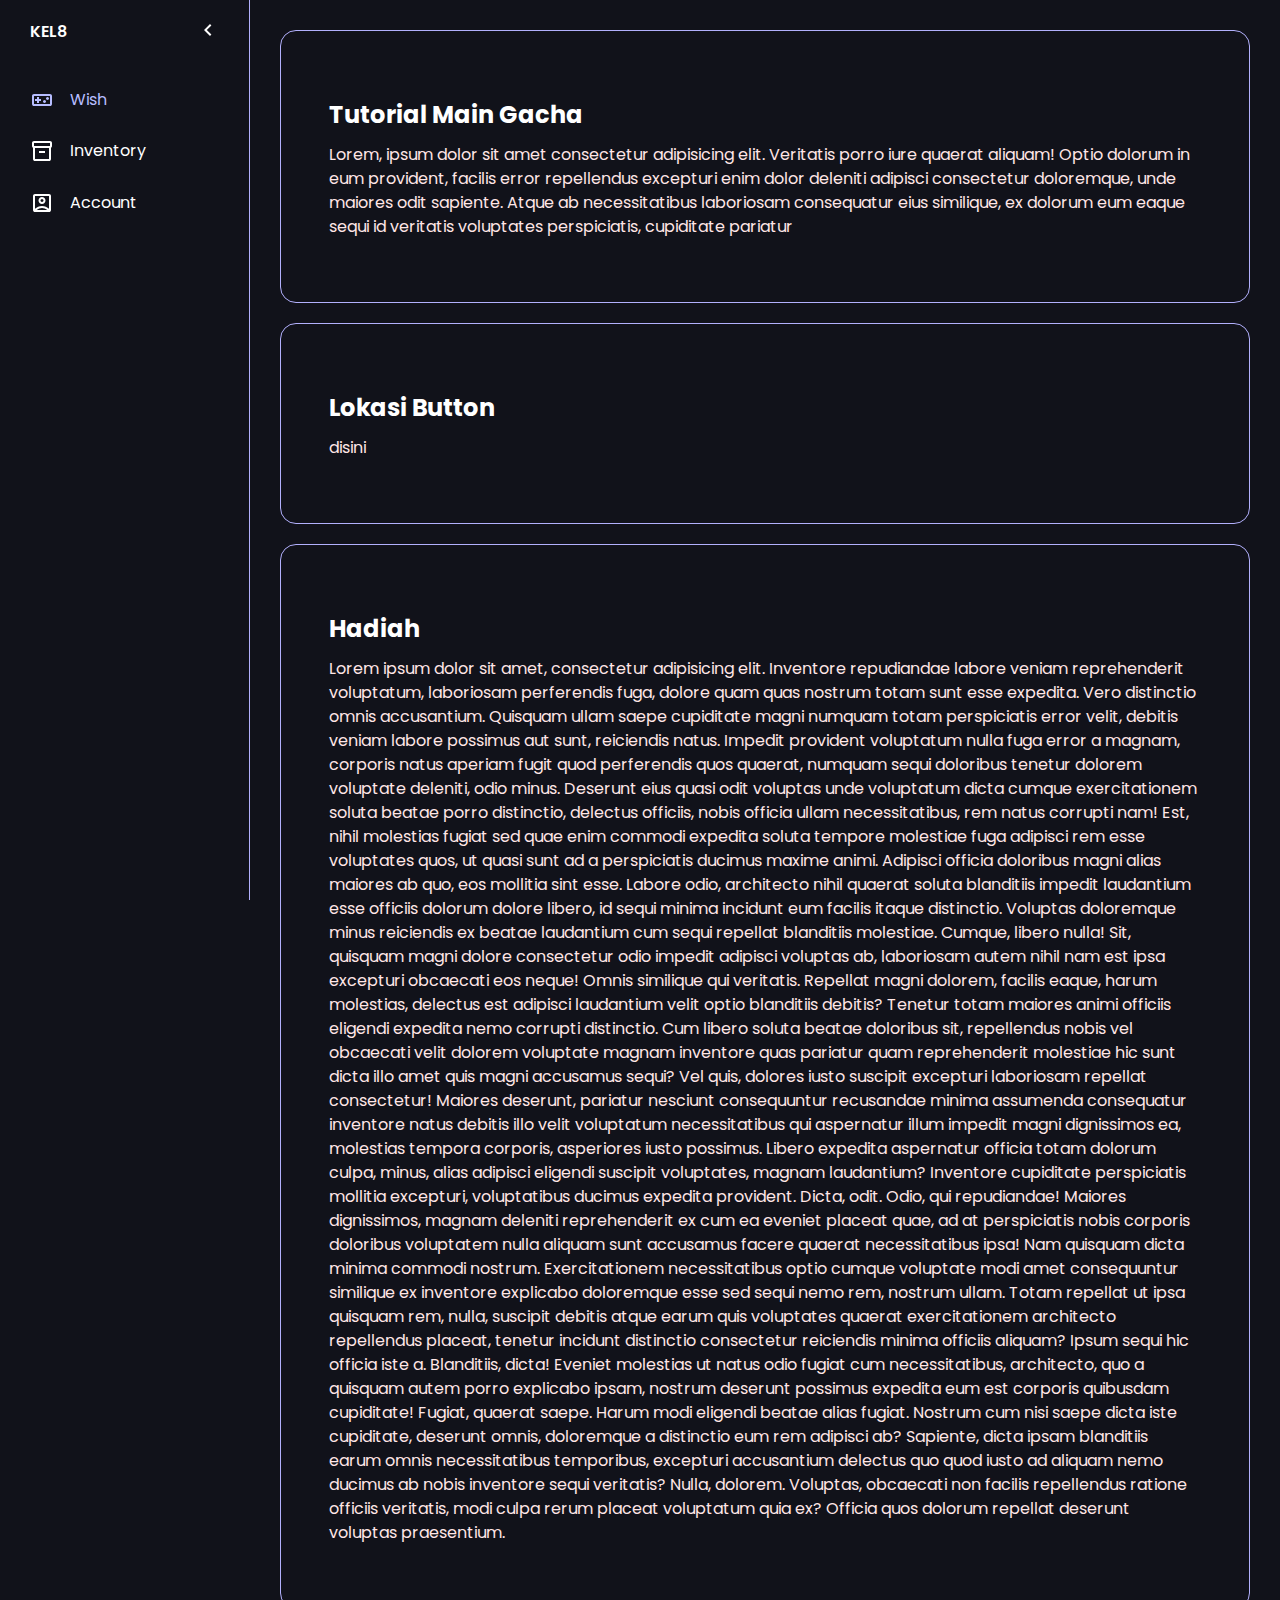
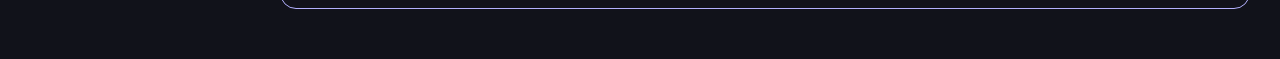
==== menu/index.html @ 6a3e3cac "Add files via upload" ====
<!DOCTYPE html>
<html lang="en">
<head>
    <meta charset="UTF-8">
    <meta name="viewport" content="width=device-width, initial-scale=1.0">
    <title>Home</title>
    <link rel="stylesheet" href="style.css">
    <script type="text/javascript" src="app.js" defer></script>
</head>
<body>
  <nav id="sidebar">
      <ul>
        <li>
          <span class="logo">KEL8</span>
          <button onclick=toggleSidebar() id="toggle-btn">
            <svg xmlns="http://www.w3.org/2000/svg" height="24px" viewBox="0 -960 960 960" width="24px" fill="#e8eaed"><path d="M560-240 320-480l240-240 56 56-184 184 184 184-56 56Z"/></svg>          
        </button>
        </li>

        <li class="active">
          <a href="index.html">
            <svg xmlns="http://www.w3.org/2000/svg" height="24px" viewBox="0 -960 960 960" width="24px" fill="#e8eaed"><path d="M160-240q-33 0-56.5-23.5T80-320v-320q0-33 23.5-56.5T160-720h640q33 0 56.5 23.5T880-640v320q0 33-23.5 56.5T800-240H160Zm0-80h640v-320H160v320Zm120-40h80v-80h80v-80h-80v-80h-80v80h-80v80h80v80Zm300 0q25 0 42.5-17.5T640-420q0-25-17.5-42.5T580-480q-25 0-42.5 17.5T520-420q0 25 17.5 42.5T580-360Zm120-120q25 0 42.5-17.5T760-540q0-25-17.5-42.5T700-600q-25 0-42.5 17.5T640-540q0 25 17.5 42.5T700-480ZM160-320v-320 320Z"/></svg>
            <span>Wish</span>
          </a>
        </li>
        <li>
          <a href="Inventory.html">
            <svg xmlns="http://www.w3.org/2000/svg" height="24px" viewBox="0 -960 960 960" width="24px" fill="#e8eaed"><path d="M200-80q-33 0-56.5-23.5T120-160v-451q-18-11-29-28.5T80-680v-120q0-33 23.5-56.5T160-880h640q33 0 56.5 23.5T880-800v120q0 23-11 40.5T840-611v451q0 33-23.5 56.5T760-80H200Zm0-520v440h560v-440H200Zm-40-80h640v-120H160v120Zm200 280h240v-80H360v80Zm120 20Z"/></svg>
            <span>Inventory</span>
          </a>
        </li>
        <li>
          <a href="Account.html">
            <svg xmlns="http://www.w3.org/2000/svg" height="24px" viewBox="0 -960 960 960" width="24px" fill="#e8eaed"><path d="M200-246q54-53 125.5-83.5T480-360q83 0 154.5 30.5T760-246v-514H200v514Zm280-194q58 0 99-41t41-99q0-58-41-99t-99-41q-58 0-99 41t-41 99q0 58 41 99t99 41ZM200-120q-33 0-56.5-23.5T120-200v-560q0-33 23.5-56.5T200-840h560q33 0 56.5 23.5T840-760v560q0 33-23.5 56.5T760-120H200Zm69-80h422q-44-39-99.5-59.5T480-280q-56 0-112.5 20.5T269-200Zm211-320q-25 0-42.5-17.5T420-580q0-25 17.5-42.5T480-640q25 0 42.5 17.5T540-580q0 25-17.5 42.5T480-520Zm0 17Z"/></svg>
            <span>Account</span>
          </a>
        </li>
      </ul>
  </nav> 
  <main>
      <div class="container">
        <h2>Tutorial Main Gacha</h2>
        <p>Lorem, ipsum dolor sit amet consectetur adipisicing elit. Veritatis porro iure quaerat aliquam! Optio dolorum in eum provident, facilis error repellendus excepturi enim dolor deleniti adipisci consectetur doloremque, unde maiores odit sapiente. Atque ab necessitatibus laboriosam consequatur eius similique, ex dolorum eum eaque sequi id veritatis voluptates perspiciatis, cupiditate pariatur </p>
      </div>
      <div class="container">
        <h2>Lokasi Button</h2>
        <p>disini</p>
      </div>
      <div class="container">
        <h2>Hadiah</h2>
        <p>Lorem ipsum dolor sit amet, consectetur adipisicing elit. Inventore repudiandae labore veniam reprehenderit voluptatum, laboriosam perferendis fuga, dolore quam quas nostrum totam sunt esse expedita. Vero distinctio omnis accusantium. Quisquam ullam saepe cupiditate magni numquam totam perspiciatis error velit, debitis veniam labore possimus aut sunt, reiciendis natus. Impedit provident voluptatum nulla fuga error a magnam, corporis natus aperiam fugit quod perferendis quos quaerat, numquam sequi doloribus tenetur dolorem voluptate deleniti, odio minus. Deserunt eius quasi odit voluptas unde voluptatum dicta cumque exercitationem soluta beatae porro distinctio, delectus officiis, nobis officia ullam necessitatibus, rem natus corrupti nam! Est, nihil molestias fugiat sed quae enim commodi expedita soluta tempore molestiae fuga adipisci rem esse voluptates quos, ut quasi sunt ad a perspiciatis ducimus maxime animi. Adipisci officia doloribus magni alias maiores ab quo, eos mollitia sint esse. Labore odio, architecto nihil quaerat soluta blanditiis impedit laudantium esse officiis dolorum dolore libero, id sequi minima incidunt eum facilis itaque distinctio. Voluptas doloremque minus reiciendis ex beatae laudantium cum sequi repellat blanditiis molestiae. Cumque, libero nulla! Sit, quisquam magni dolore consectetur odio impedit adipisci voluptas ab, laboriosam autem nihil nam est ipsa excepturi obcaecati eos neque! Omnis similique qui veritatis. Repellat magni dolorem, facilis eaque, harum molestias, delectus est adipisci laudantium velit optio blanditiis debitis? Tenetur totam maiores animi officiis eligendi expedita nemo corrupti distinctio. Cum libero soluta beatae doloribus sit, repellendus nobis vel obcaecati velit dolorem voluptate magnam inventore quas pariatur quam reprehenderit molestiae hic sunt dicta illo amet quis magni accusamus sequi? Vel quis, dolores iusto suscipit excepturi laboriosam repellat consectetur! Maiores deserunt, pariatur nesciunt consequuntur recusandae minima assumenda consequatur inventore natus debitis illo velit voluptatum necessitatibus qui aspernatur illum impedit magni dignissimos ea, molestias tempora corporis, asperiores iusto possimus. Libero expedita aspernatur officia totam dolorum culpa, minus, alias adipisci eligendi suscipit voluptates, magnam laudantium? Inventore cupiditate perspiciatis mollitia excepturi, voluptatibus ducimus expedita provident. Dicta, odit. Odio, qui repudiandae! Maiores dignissimos, magnam deleniti reprehenderit ex cum ea eveniet placeat quae, ad at perspiciatis nobis corporis doloribus voluptatem nulla aliquam sunt accusamus facere quaerat necessitatibus ipsa! Nam quisquam dicta minima commodi nostrum. Exercitationem necessitatibus optio cumque voluptate modi amet consequuntur similique ex inventore explicabo doloremque esse sed sequi nemo rem, nostrum ullam. Totam repellat ut ipsa quisquam rem, nulla, suscipit debitis atque earum quis voluptates quaerat exercitationem architecto repellendus placeat, tenetur incidunt distinctio consectetur reiciendis minima officiis aliquam? Ipsum sequi hic officia iste a. Blanditiis, dicta! Eveniet molestias ut natus odio fugiat cum necessitatibus, architecto, quo a quisquam autem porro explicabo ipsam, nostrum deserunt possimus expedita eum est corporis quibusdam cupiditate! Fugiat, quaerat saepe. Harum modi eligendi beatae alias fugiat. Nostrum cum nisi saepe dicta iste cupiditate, deserunt omnis, doloremque a distinctio eum rem adipisci ab? Sapiente, dicta ipsam blanditiis earum omnis necessitatibus temporibus, excepturi accusantium delectus quo quod iusto ad aliquam nemo ducimus ab nobis inventore sequi veritatis? Nulla, dolorem. Voluptas, obcaecati non facilis repellendus ratione officiis veritatis, modi culpa rerum placeat voluptatum quia ex? Officia quos dolorum repellat deserunt voluptas praesentium. </p>
      </div>
    </main>
  </body>
  </html>
---- menu/style.css ----
@import url('https://fonts.googleapis.com/css2?family=Poppins:wght@400;500&display=swap');
:root
{
  --base-clr: #11121a;
  --line-clr: #b2b0fc;
  --hover-clr: #222533;
  --text-clr: #ffffff;
  --accent-clr: #b7bdff;
  --seconday-text-clr: #ffe6e6;
}
*{
  margin:0;
  padding: 0;
}
html{
  font-family:'Poppins', sans-serif;
  line-height: 1.5rem;
}
body{
  min-height: 100vh;
  min-height: 100vh;
  background-color: var(--base-clr);
  color: var(--text-clr);
  display: grid;
  grid-template-columns: auto 1fr;
}

#sidebar{
  box-sizing:border-box;
  height: 100vh;
  width: 250px;
  padding: 5px 1em;
  background-color: var(--base-clr);
  border-right: 1px solid var(--line-clr);
  position: sticky;
  top: 0;
  align-self: start;
  transition: 300ms ease-in-out;
  overflow: hidden;
  text-wrap: nowrap;
}

#sidebar.close{
  padding: 5px;
  width: 60px;
}


#sidebar ul{
  list-style: none;
}
#sidebar > ul > li:first-child{
  display: flex;
  justify-content: flex-end;
  margin-bottom: 16px;
  .logo{
    font-weight: 600;
  }
}

#sidebar ul li.active a{
  color: var(--accent-clr);

  svg{
    fill: var(--accent-clr);
  }
}

#sidebar a, #sidebar .logo{
  border-radius: .5em;
  padding: .85em;
  text-decoration: none;
  color: var(--text-clr);
  display: flex;
  align-items: center;
  gap: 1em;
}

#sidebar svg{
  flex-shrink: 0;
  fill: var(--text-clr);
}

#sidebar a span{
  flex-grow: 1;
}

#sidebar a:hover{
  background-color: var(--hover-clr);
}

.rotate svg:last-child{
  rotate: 180deg; 
}

#toggle-btn{
  margin-left: auto;
  padding: 1em;
  border: none;
  border-radius: .5em;
  background: none;
  cursor: pointer;

  svg{
    transition: rotate 150ms ease;
  }
}

#toggle-btn:hover{
  background-color: var(--hover-clr);
}



main{
  padding: min(30px, 7%);
}
main p{
  color: var(--seconday-text-clr);
  margin-top: 5px;
  margin-bottom: 15px;
}
.container{
  border: 1px solid var(--line-clr);
  border-radius: 1em;
  margin-bottom: 20px;
  padding: min(3em, 15%);

  h2, p {margin-top: 1em}
}

@media(max-width: 800px){
  body{
    grid-template-columns: 1fr;
  }
  main{
    padding: 2em 1em 60px 1em;
  }
  .container{
    border: none;
    padding: 0;
  }
  #sidebar{
    height: 60px;
    width: 100%;
    border-right: none;
    border-top: 1px solid var(--line-clr);
    padding: 0;
    position: fixed;
    top: unset;
    bottom: 0;

    > ul{
      padding: 0;
      display: grid;
      grid-auto-columns: 60px;
      grid-auto-flow: column;
      align-items: center;
      overflow-x: scroll;
    }

    ul li{
      height: 100%;
    }

    ul a{
      width: 60px;
      height: 60px;
      padding: 0;
      border-radius: 0;
      justify-content: center;
    }

    ul li span, ul li:first-child {
      display: none;
    }
  }
}
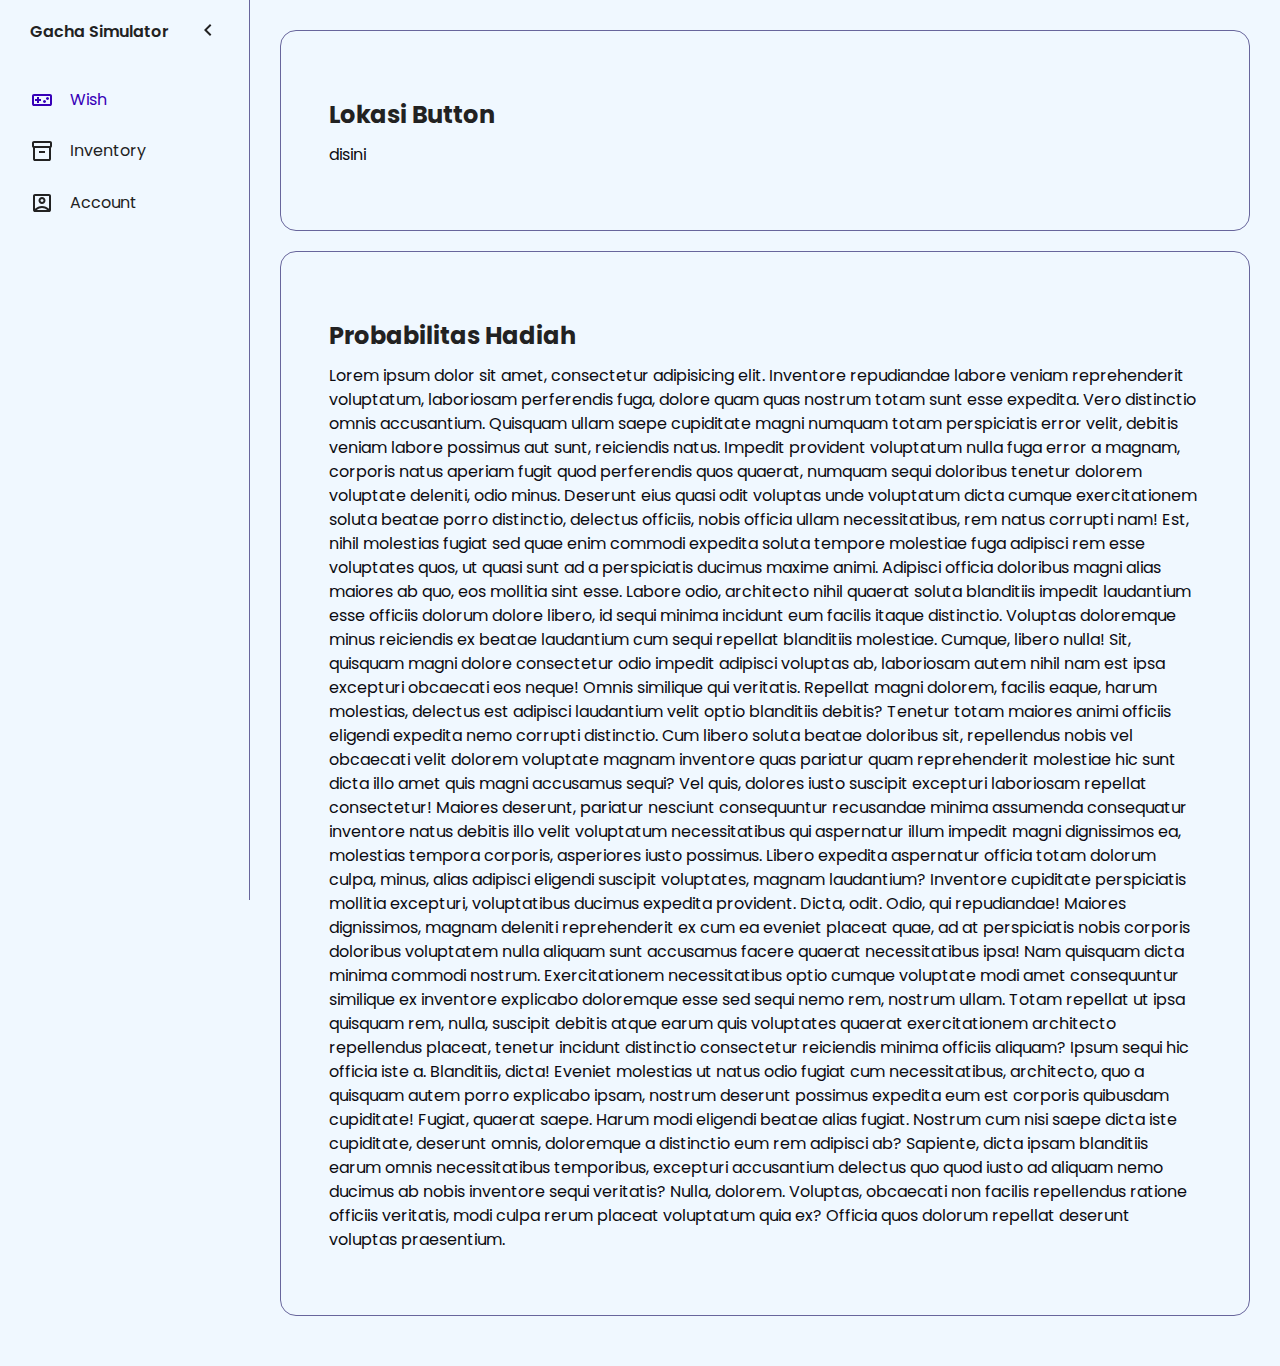
==== commit 449cfec0: "Add files via upload" ====
--- a/menu/index.html
+++ b/menu/index.html
@@ -11,7 +11,7 @@
   <nav id="sidebar">
       <ul>
         <li>
-          <span class="logo">KEL8</span>
+          <span class="logo">Gacha Simulator</span>
           <button onclick=toggleSidebar() id="toggle-btn">
             <svg xmlns="http://www.w3.org/2000/svg" height="24px" viewBox="0 -960 960 960" width="24px" fill="#e8eaed"><path d="M560-240 320-480l240-240 56 56-184 184 184 184-56 56Z"/></svg>          
         </button>
@@ -39,15 +39,11 @@
   </nav> 
   <main>
       <div class="container">
-        <h2>Tutorial Main Gacha</h2>
-        <p>Lorem, ipsum dolor sit amet consectetur adipisicing elit. Veritatis porro iure quaerat aliquam! Optio dolorum in eum provident, facilis error repellendus excepturi enim dolor deleniti adipisci consectetur doloremque, unde maiores odit sapiente. Atque ab necessitatibus laboriosam consequatur eius similique, ex dolorum eum eaque sequi id veritatis voluptates perspiciatis, cupiditate pariatur </p>
-      </div>
-      <div class="container">
         <h2>Lokasi Button</h2>
         <p>disini</p>
       </div>
       <div class="container">
-        <h2>Hadiah</h2>
+        <h2>Probabilitas Hadiah</h2>
         <p>Lorem ipsum dolor sit amet, consectetur adipisicing elit. Inventore repudiandae labore veniam reprehenderit voluptatum, laboriosam perferendis fuga, dolore quam quas nostrum totam sunt esse expedita. Vero distinctio omnis accusantium. Quisquam ullam saepe cupiditate magni numquam totam perspiciatis error velit, debitis veniam labore possimus aut sunt, reiciendis natus. Impedit provident voluptatum nulla fuga error a magnam, corporis natus aperiam fugit quod perferendis quos quaerat, numquam sequi doloribus tenetur dolorem voluptate deleniti, odio minus. Deserunt eius quasi odit voluptas unde voluptatum dicta cumque exercitationem soluta beatae porro distinctio, delectus officiis, nobis officia ullam necessitatibus, rem natus corrupti nam! Est, nihil molestias fugiat sed quae enim commodi expedita soluta tempore molestiae fuga adipisci rem esse voluptates quos, ut quasi sunt ad a perspiciatis ducimus maxime animi. Adipisci officia doloribus magni alias maiores ab quo, eos mollitia sint esse. Labore odio, architecto nihil quaerat soluta blanditiis impedit laudantium esse officiis dolorum dolore libero, id sequi minima incidunt eum facilis itaque distinctio. Voluptas doloremque minus reiciendis ex beatae laudantium cum sequi repellat blanditiis molestiae. Cumque, libero nulla! Sit, quisquam magni dolore consectetur odio impedit adipisci voluptas ab, laboriosam autem nihil nam est ipsa excepturi obcaecati eos neque! Omnis similique qui veritatis. Repellat magni dolorem, facilis eaque, harum molestias, delectus est adipisci laudantium velit optio blanditiis debitis? Tenetur totam maiores animi officiis eligendi expedita nemo corrupti distinctio. Cum libero soluta beatae doloribus sit, repellendus nobis vel obcaecati velit dolorem voluptate magnam inventore quas pariatur quam reprehenderit molestiae hic sunt dicta illo amet quis magni accusamus sequi? Vel quis, dolores iusto suscipit excepturi laboriosam repellat consectetur! Maiores deserunt, pariatur nesciunt consequuntur recusandae minima assumenda consequatur inventore natus debitis illo velit voluptatum necessitatibus qui aspernatur illum impedit magni dignissimos ea, molestias tempora corporis, asperiores iusto possimus. Libero expedita aspernatur officia totam dolorum culpa, minus, alias adipisci eligendi suscipit voluptates, magnam laudantium? Inventore cupiditate perspiciatis mollitia excepturi, voluptatibus ducimus expedita provident. Dicta, odit. Odio, qui repudiandae! Maiores dignissimos, magnam deleniti reprehenderit ex cum ea eveniet placeat quae, ad at perspiciatis nobis corporis doloribus voluptatem nulla aliquam sunt accusamus facere quaerat necessitatibus ipsa! Nam quisquam dicta minima commodi nostrum. Exercitationem necessitatibus optio cumque voluptate modi amet consequuntur similique ex inventore explicabo doloremque esse sed sequi nemo rem, nostrum ullam. Totam repellat ut ipsa quisquam rem, nulla, suscipit debitis atque earum quis voluptates quaerat exercitationem architecto repellendus placeat, tenetur incidunt distinctio consectetur reiciendis minima officiis aliquam? Ipsum sequi hic officia iste a. Blanditiis, dicta! Eveniet molestias ut natus odio fugiat cum necessitatibus, architecto, quo a quisquam autem porro explicabo ipsam, nostrum deserunt possimus expedita eum est corporis quibusdam cupiditate! Fugiat, quaerat saepe. Harum modi eligendi beatae alias fugiat. Nostrum cum nisi saepe dicta iste cupiditate, deserunt omnis, doloremque a distinctio eum rem adipisci ab? Sapiente, dicta ipsam blanditiis earum omnis necessitatibus temporibus, excepturi accusantium delectus quo quod iusto ad aliquam nemo ducimus ab nobis inventore sequi veritatis? Nulla, dolorem. Voluptas, obcaecati non facilis repellendus ratione officiis veritatis, modi culpa rerum placeat voluptatum quia ex? Officia quos dolorum repellat deserunt voluptas praesentium. </p>
       </div>
     </main>
--- a/menu/style.css
+++ b/menu/style.css
@@ -1,12 +1,12 @@
 @import url('https://fonts.googleapis.com/css2?family=Poppins:wght@400;500&display=swap');
 :root
 {
-  --base-clr: #11121a;
-  --line-clr: #b2b0fc;
-  --hover-clr: #222533;
-  --text-clr: #ffffff;
-  --accent-clr: #b7bdff;
-  --seconday-text-clr: #ffe6e6;
+  --base-clr: #F0F8FF;
+  --line-clr: #68669c;
+  --hover-clr: #ececec;
+  --text-clr: #222;
+  --accent-clr: #3700b8;
+  --seconday-text-clr: #0c0b11;
 }
 *{
   margin:0;
